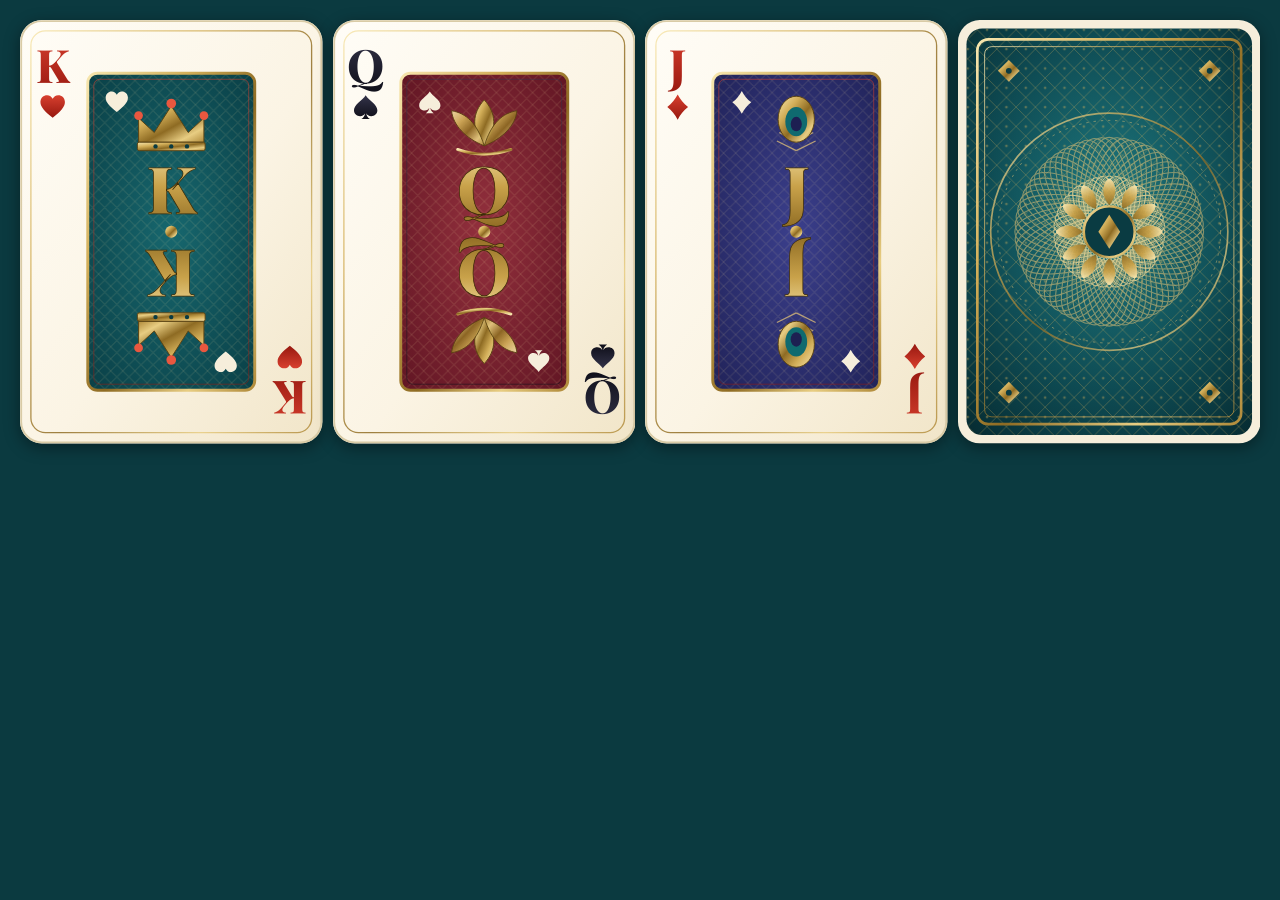
==== dev/cards.html @ f7368b06 "Add premium SVG card renderer, room store and Andar Bahar engine" ====
<!doctype html><html><head><meta charset="utf-8">
<link href="https://fonts.googleapis.com/css2?family=Playfair+Display:wght@700;800;900&display=swap" rel="stylesheet">
<style>body{background:#0b3a40;margin:0;padding:20px;display:grid;grid-template-columns:repeat(4,1fr);gap:10px}
.card{aspect-ratio:5/7}.card-inner{position:relative;width:100%;height:100%}.card-face{position:absolute;inset:0}.card-back{display:none}
.card svg{width:100%;height:100%;display:block;filter:drop-shadow(0 4px 8px rgba(0,0,0,.4))}.b .card-front{display:none}.b .card-back{display:block}</style></head>
<body><script type="module">
import {installCardDefs,cardEl,SUITS,RANKS} from '../js/cards.js';
installCardDefs();
for(const c of ['KH','QS','JD'])document.body.append(cardEl(c));
const b=cardEl('AS');b.classList.add('b');document.body.append(b);
</script></body></html>
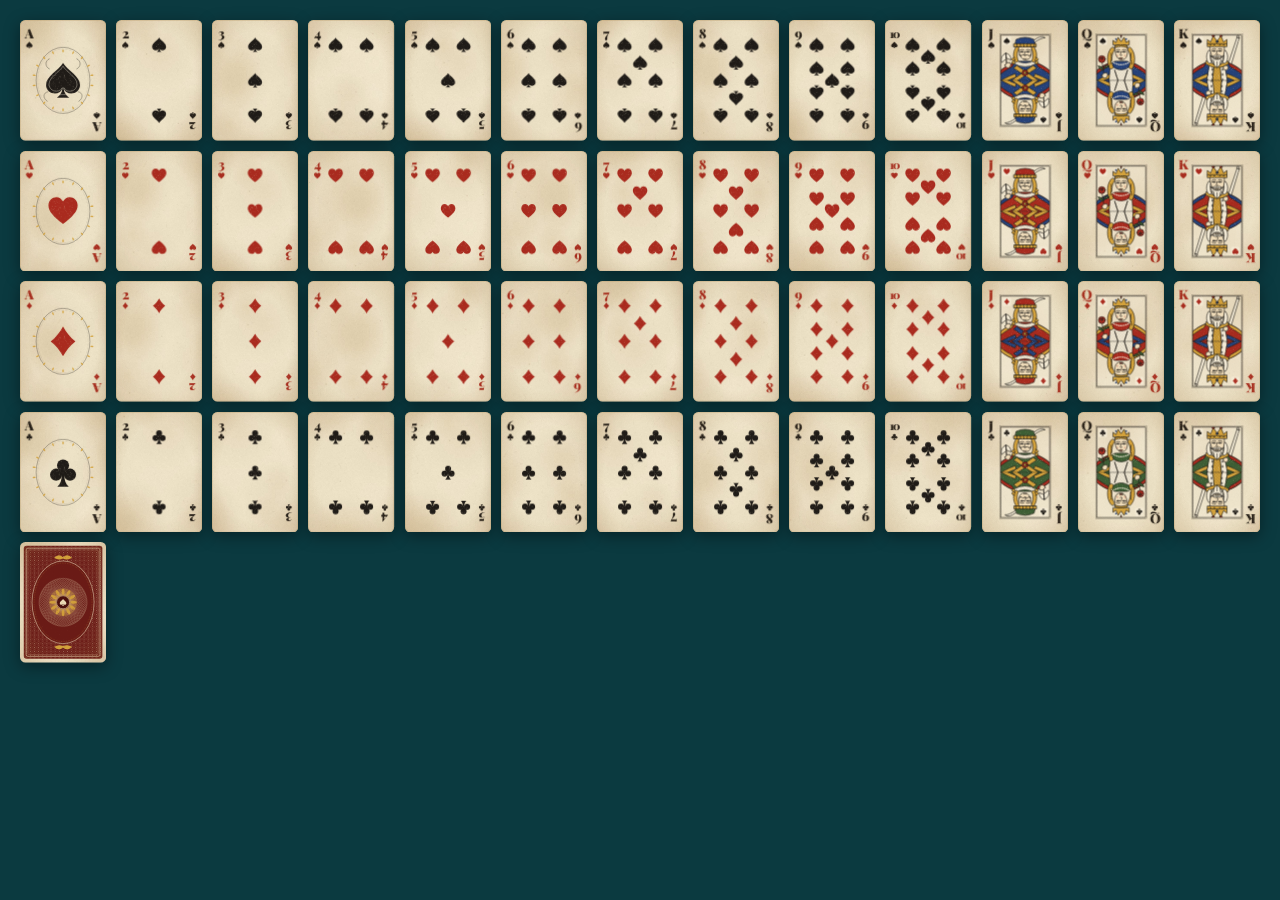
==== commit a78ae432: "Redraw cards in vintage style: aged paper, worn ink, classic double-headed courts, oxblood back" ====
--- a/dev/cards.html
+++ b/dev/cards.html
@@ -1,11 +1,11 @@
 <!doctype html><html><head><meta charset="utf-8">
 <link href="https://fonts.googleapis.com/css2?family=Playfair+Display:wght@700;800;900&display=swap" rel="stylesheet">
-<style>body{background:#0b3a40;margin:0;padding:20px;display:grid;grid-template-columns:repeat(4,1fr);gap:10px}
+<style>body{background:#0b3a40;margin:0;padding:20px;display:grid;grid-template-columns:repeat(13,1fr);gap:10px}
 .card{aspect-ratio:5/7}.card-inner{position:relative;width:100%;height:100%}.card-face{position:absolute;inset:0}.card-back{display:none}
 .card svg{width:100%;height:100%;display:block;filter:drop-shadow(0 4px 8px rgba(0,0,0,.4))}.b .card-front{display:none}.b .card-back{display:block}</style></head>
 <body><script type="module">
 import {installCardDefs,cardEl,SUITS,RANKS} from '../js/cards.js';
 installCardDefs();
-for(const c of ['KH','QS','JD'])document.body.append(cardEl(c));
+for(const s of SUITS)for(const r of RANKS)document.body.append(cardEl(r+s));
 const b=cardEl('AS');b.classList.add('b');document.body.append(b);
 </script></body></html>
